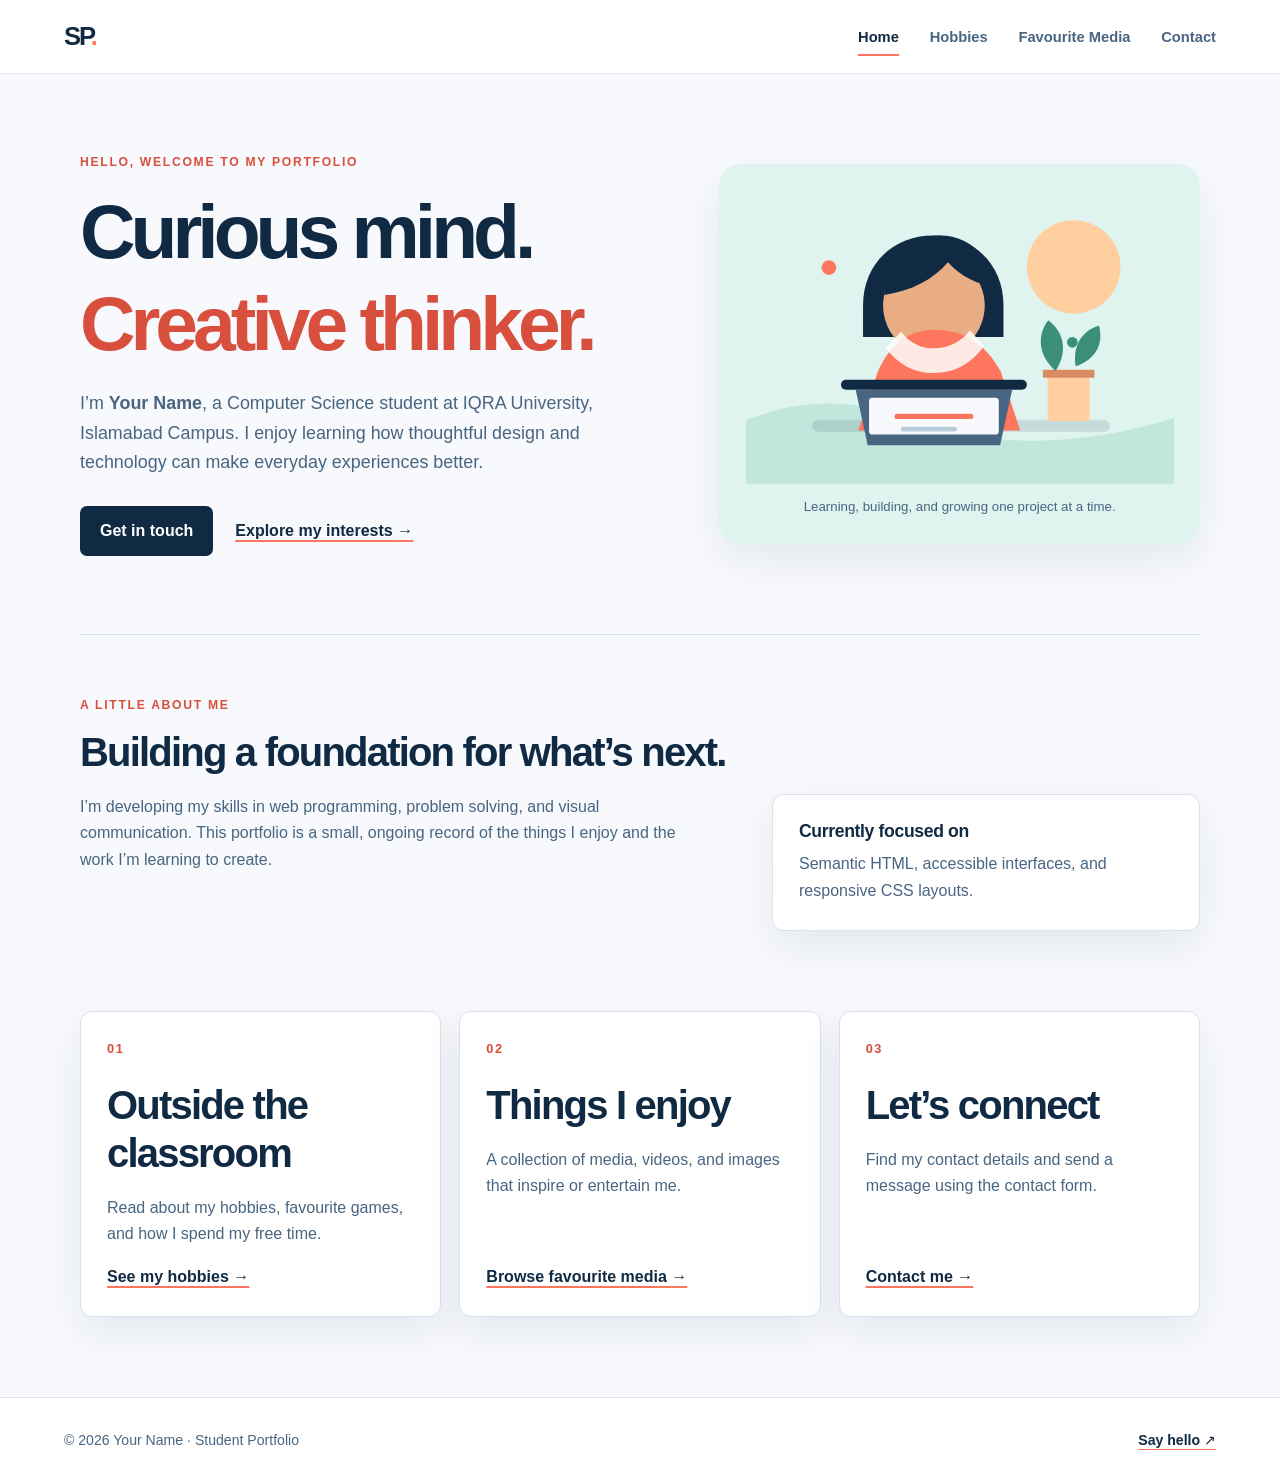
==== index.html @ a1d5ce01 "Add responsive four-page student portfolio starter" ====
<!doctype html>
<html lang="en">
<head>
  <meta charset="utf-8">
  <meta name="viewport" content="width=device-width, initial-scale=1">
  <meta name="description" content="A student portfolio showcasing interests, favourite media, and contact information.">
  <meta name="theme-color" content="#102a43">
  <title>Home | Student Portfolio</title>
  <link rel="icon" href="images/favicon.svg" type="image/svg+xml">
  <link rel="stylesheet" href="css/style.css">
</head>
<body>
  <header class="site-header">
    <a class="brand" href="index.html" aria-label="Student Portfolio home">SP<span>.</span></a>
    <nav class="site-nav" aria-label="Main navigation">
      <a aria-current="page" href="index.html">Home</a>
      <a href="hobbies.html">Hobbies</a>
      <a href="media.html">Favourite Media</a>
      <a href="contact.html">Contact</a>
    </nav>
  </header>

  <main>
    <section class="hero page-width" aria-labelledby="intro-title">
      <div class="hero-copy">
        <p class="eyebrow">Hello, welcome to my portfolio</p>
        <h1 id="intro-title">Curious mind.<br><span>Creative thinker.</span></h1>
        <p class="lead">I’m <strong>Your Name</strong>, a Computer Science student at IQRA University, Islamabad Campus. I enjoy learning how thoughtful design and technology can make everyday experiences better.</p>
        <div class="hero-actions">
          <a class="button" href="contact.html">Get in touch</a>
          <a class="text-link" href="hobbies.html">Explore my interests <span aria-hidden="true">→</span></a>
        </div>
      </div>
      <figure class="hero-art">
        <img src="images/profile-art.svg" alt="Illustration of a person working at a laptop">
        <figcaption>Learning, building, and growing one project at a time.</figcaption>
      </figure>
    </section>

    <section class="intro-section page-width" aria-labelledby="about-title">
      <p class="eyebrow">A little about me</p>
      <h2 id="about-title">Building a foundation for what’s next.</h2>
      <div class="intro-grid">
        <p>I’m developing my skills in web programming, problem solving, and visual communication. This portfolio is a small, ongoing record of the things I enjoy and the work I’m learning to create.</p>
        <article class="note-card">
          <h3>Currently focused on</h3>
          <p>Semantic HTML, accessible interfaces, and responsive CSS layouts.</p>
        </article>
      </div>
    </section>

    <section class="quick-links page-width" aria-label="Portfolio sections">
      <article class="quick-card"><span class="card-number">01</span><h2>Outside the classroom</h2><p>Read about my hobbies, favourite games, and how I spend my free time.</p><a class="text-link" href="hobbies.html">See my hobbies <span aria-hidden="true">→</span></a></article>
      <article class="quick-card"><span class="card-number">02</span><h2>Things I enjoy</h2><p>A collection of media, videos, and images that inspire or entertain me.</p><a class="text-link" href="media.html">Browse favourite media <span aria-hidden="true">→</span></a></article>
      <article class="quick-card"><span class="card-number">03</span><h2>Let’s connect</h2><p>Find my contact details and send a message using the contact form.</p><a class="text-link" href="contact.html">Contact me <span aria-hidden="true">→</span></a></article>
    </section>
  </main>

  <footer class="site-footer"><p>© 2026 Your Name · Student Portfolio</p><a href="contact.html">Say hello <span aria-hidden="true">↗</span></a></footer>
</body>
</html>
---- css/style.css ----
/* Student Portfolio — shared styles for all four pages */
:root {
  color-scheme: light;
  --ink: #102a43;
  --ink-soft: #486581;
  --muted: #627d98;
  --paper: #f7f9fc;
  --white: #ffffff;
  --line: #d9e2ec;
  --accent: #ff765e;
  --accent-dark: #d94f3d;
  --teal: #dff4ef;
  --shadow: 0 16px 42px rgba(16, 42, 67, 0.08);
  font-family: "Segoe UI", Arial, sans-serif;
  font-synthesis: none;
  text-rendering: optimizeLegibility;
}

* { box-sizing: border-box; }
html { scroll-behavior: smooth; }
body { margin: 0; background: var(--paper); color: var(--ink); font-size: 16px; line-height: 1.65; }
a { color: inherit; }
img { display: block; max-width: 100%; }
.site-header { position: sticky; top: 0; z-index: 10; min-height: 74px; padding: 0 max(5vw, calc((100vw - 1180px) / 2)); display: flex; align-items: center; justify-content: space-between; gap: 24px; background: rgba(255,255,255,.96); border-bottom: 1px solid rgba(217,226,236,.8); backdrop-filter: blur(12px); }
.brand { color: var(--ink); text-decoration: none; font-size: 1.6rem; font-weight: 850; letter-spacing: -.08em; }
.brand span { color: var(--accent); }
.site-nav { display: flex; align-items: center; justify-content: flex-end; gap: clamp(14px, 2.4vw, 34px); }
.site-nav a { position: relative; padding: 25px 0 23px; color: var(--ink-soft); text-decoration: none; font-size: .92rem; font-weight: 650; white-space: nowrap; }
.site-nav a::after { position: absolute; right: 0; bottom: 17px; left: 0; height: 2px; background: var(--accent); content: ""; transform: scaleX(0); transform-origin: left; transition: transform .2s ease; }
.site-nav a:hover, .site-nav a[aria-current="page"] { color: var(--ink); }
.site-nav a:hover::after, .site-nav a[aria-current="page"]::after { transform: scaleX(1); }
.page-width { width: min(1120px, calc(100% - 64px)); margin-inline: auto; }
.hero { min-height: 560px; display: grid; grid-template-columns: 1.1fr .9fr; align-items: center; gap: 52px; padding-block: 70px; }
.eyebrow { margin: 0 0 13px; color: var(--accent-dark); font-size: .76rem; font-weight: 800; letter-spacing: .14em; text-transform: uppercase; }
h1, h2, h3, p { margin-top: 0; }
h1, h2, h3 { line-height: 1.2; }
h1 { margin-bottom: 20px; font-size: clamp(2.6rem, 6vw, 5rem); letter-spacing: -.065em; }
h1 span { color: var(--accent-dark); }
h2 { margin-bottom: 18px; font-size: clamp(1.65rem, 3.2vw, 2.5rem); letter-spacing: -.045em; }
h3 { margin-bottom: 9px; font-size: 1.1rem; letter-spacing: -.02em; }
p { color: var(--ink-soft); }
.lead { max-width: 620px; margin-bottom: 28px; color: var(--ink-soft); font-size: 1.12rem; }
.hero-copy .lead { max-width: 580px; }
.hero-actions { display: flex; align-items: center; flex-wrap: wrap; gap: 22px; }
.button { min-height: 48px; display: inline-flex; align-items: center; justify-content: center; gap: 10px; padding: 12px 20px; border: 0; border-radius: 7px; background: var(--ink); color: var(--white); text-decoration: none; font: inherit; font-weight: 700; cursor: pointer; transition: background .2s ease, transform .2s ease; }
.button:hover { background: var(--accent-dark); transform: translateY(-2px); }
.text-link { color: var(--ink); font-weight: 750; text-decoration-color: var(--accent); text-decoration-thickness: 2px; text-underline-offset: 4px; }
.text-link:hover { color: var(--accent-dark); }
.hero-art { margin: 0; padding: 26px; border-radius: 22px; background: var(--teal); box-shadow: var(--shadow); }
.hero-art img { width: 100%; max-height: 360px; object-fit: contain; }
.hero-art figcaption { margin-top: 12px; color: var(--ink-soft); font-size: .83rem; text-align: center; }
.intro-section { padding-block: 60px; border-top: 1px solid var(--line); }
.intro-section h2 { max-width: 680px; }
.intro-grid { display: grid; grid-template-columns: 1.2fr .8fr; align-items: start; gap: 50px; }
.intro-grid > p { max-width: 600px; margin: 0; }
.note-card, .feature-card, .quick-card, .form-card { padding: 26px; border: 1px solid var(--line); border-radius: 12px; background: var(--white); box-shadow: var(--shadow); }
.note-card p:last-child, .feature-card p:last-child, .quick-card p:last-child { margin-bottom: 0; }
.note-card ol, .note-card ul { margin: 14px 0 0; padding-left: 22px; color: var(--ink-soft); }
.note-card li + li { margin-top: 8px; }
.quick-links { display: grid; grid-template-columns: repeat(3, 1fr); gap: 18px; padding-block: 20px 80px; }
.quick-card { min-height: 255px; display: flex; flex-direction: column; align-items: flex-start; }
.quick-card p { flex: 1; }
.card-number { margin-bottom: 22px; color: var(--accent-dark); font-size: .8rem; font-weight: 800; letter-spacing: .12em; }
.page-main { padding-block: 62px 90px; }
.page-heading { max-width: 760px; margin-bottom: 48px; }
.page-heading h1 { font-size: clamp(2.7rem, 6vw, 4.5rem); }
.page-heading .lead { margin-bottom: 0; }
.content-section { margin-top: 62px; }
.split-section { display: grid; grid-template-columns: 1fr 1fr; align-items: end; gap: 26px; }
.split-section > div > .note-card { max-width: 550px; }
.list-card { margin-bottom: 0; }
.feature-grid { display: grid; grid-template-columns: repeat(2, 1fr); gap: 20px; }
.feature-card { min-height: 235px; }
.feature-icon { width: 42px; height: 42px; display: grid; place-items: center; margin-bottom: 20px; border-radius: 12px; background: var(--teal); color: var(--ink); font-size: 1.4rem; }
.table-wrap { width: 100%; overflow-x: auto; border: 1px solid var(--line); border-radius: 10px; background: var(--white); box-shadow: var(--shadow); }
table { width: 100%; border-collapse: collapse; text-align: left; }
caption { padding: 14px 16px; color: var(--muted); font-size: .86rem; text-align: left; }
th, td { padding: 14px 16px; border-top: 1px solid var(--line); vertical-align: top; }
th { background: #eaf2f8; color: var(--ink); font-size: .83rem; font-weight: 800; }
td { color: var(--ink-soft); }
tbody tr { transition: background-color .18s ease; }
tbody tr:hover { background: #fff0ec; }
.small-note, .form-note { margin: 12px 0 0; color: var(--muted); font-size: .84rem; }
.media-layout { display: grid; grid-template-columns: minmax(0, .88fr) minmax(0, 1.12fr); align-items: start; gap: 34px; }
.media-column, .video-column { min-width: 0; }
.media-post { overflow: hidden; margin-top: 20px; border: 1px solid var(--line); border-radius: 12px; background: var(--white); box-shadow: var(--shadow); }
.post-meta { display: flex; align-items: center; gap: 12px; padding: 16px; }
.post-meta h3 { margin: 0 0 3px; font-size: .95rem; }
.post-meta p { margin: 0; color: var(--muted); font-size: .8rem; }
.avatar { width: 40px; height: 40px; display: grid; place-items: center; border-radius: 50%; background: var(--teal); color: var(--ink); font-weight: 800; }
.avatar-alt { background: #fff0ec; color: var(--accent-dark); }
.post-image { width: 100%; max-height: 340px; object-fit: cover; background: var(--teal); }
.media-post:first-of-type .post-image { object-fit: contain; padding: 20px; }
.post-caption { margin: 0; padding: 16px; font-size: .92rem; }
.section-intro { margin: -5px 0 20px; }
.video-list { display: grid; grid-template-columns: repeat(2, minmax(0, 1fr)); gap: 16px; }
.video-card { min-width: 0; padding: 13px; border: 1px solid var(--line); border-radius: 10px; background: var(--white); box-shadow: var(--shadow); }
.video-card h3 { min-height: 2.5em; margin-bottom: 10px; font-size: .91rem; }
.video-frame, .map-frame { position: relative; width: 100%; overflow: hidden; border-radius: 7px; background: #eaf2f8; aspect-ratio: 16 / 9; }
.video-frame iframe, .map-frame iframe { position: absolute; inset: 0; width: 100%; height: 100%; border: 0; }
.contact-grid { display: grid; grid-template-columns: 1fr 1fr; align-items: start; gap: 34px; }
.contact-details > h2 { font-size: 2rem; }
.details-list { margin: 26px 0; }
.details-list div { display: grid; grid-template-columns: 115px 1fr; gap: 12px; padding: 12px 0; border-bottom: 1px solid var(--line); }
.details-list dt { color: var(--muted); font-size: .9rem; font-weight: 700; }
.details-list dd { margin: 0; color: var(--ink); overflow-wrap: anywhere; }
.details-list a { text-decoration-color: var(--accent); text-underline-offset: 3px; }
.friends-heading { margin-top: 34px; }
.map-card { margin-top: 30px; padding: 18px; border: 1px solid var(--line); border-radius: 12px; background: var(--white); box-shadow: var(--shadow); }
.map-card h3 { margin-bottom: 14px; }
.map-card > p { margin: 12px 0 0; font-size: .9rem; }
.form-card { padding: clamp(22px, 4vw, 36px); }
.form-card h2 { font-size: clamp(1.6rem, 3vw, 2.2rem); }
.form-field { margin-top: 18px; }
.form-field label { display: block; margin-bottom: 7px; color: var(--ink); font-size: .9rem; font-weight: 750; }
.form-field input, .form-field textarea { width: 100%; min-height: 48px; padding: 12px 13px; border: 1px solid #bcccdc; border-radius: 7px; background: #fbfdff; color: var(--ink); font: inherit; }
.form-field textarea { min-height: 140px; resize: vertical; }
.form-field input:focus, .form-field textarea:focus { outline: 3px solid rgba(255,118,94,.22); border-color: var(--accent-dark); }
.form-card form > .button { margin-top: 20px; }
.form-note { margin-top: 14px; }
.site-footer { min-height: 86px; display: flex; align-items: center; justify-content: space-between; gap: 18px; padding: 20px max(5vw, calc((100vw - 1180px) / 2)); border-top: 1px solid var(--line); background: var(--white); }
.site-footer p { margin: 0; font-size: .88rem; }
.site-footer a { color: var(--ink); font-size: .88rem; font-weight: 750; text-decoration-color: var(--accent); text-underline-offset: 4px; }

@media (max-width: 760px) {
  .site-header { min-height: auto; flex-direction: column; justify-content: center; gap: 2px; padding: 10px 20px 0; }
  .brand { font-size: 1.35rem; }
  .site-nav { width: 100%; justify-content: center; flex-wrap: wrap; gap: 0 18px; }
  .site-nav a { padding: 11px 0 13px; font-size: .83rem; }
  .site-nav a::after { bottom: 7px; }
  .page-width { width: min(100% - 36px, 600px); }
  .hero { min-height: 0; grid-template-columns: 1fr; gap: 32px; padding-block: 50px; }
  .hero-art { max-width: 440px; justify-self: center; }
  .intro-section { padding-block: 42px; }
  .intro-grid, .quick-links, .split-section, .feature-grid, .media-layout, .contact-grid { grid-template-columns: 1fr; }
  .intro-grid { gap: 22px; }
  .quick-links { gap: 14px; padding-bottom: 54px; }
  .quick-card { min-height: 0; }
  .page-main { padding-block: 44px 62px; }
  .page-heading { margin-bottom: 36px; }
  .content-section { margin-top: 44px; }
  .split-section { align-items: stretch; }
  .list-card { margin: 0; }
  .media-layout { gap: 42px; }
  .contact-grid { gap: 28px; }
}

@media (max-width: 420px) {
  body { font-size: 15px; }
  .site-header { padding-inline: 12px; }
  .site-nav { column-gap: 13px; }
  .site-nav a { font-size: .77rem; }
  .page-width { width: calc(100% - 32px); }
  .hero { padding-block: 38px; }
  h1 { font-size: 2.55rem; }
  .lead { font-size: 1rem; }
  .hero-art { padding: 16px; }
  .hero-actions { align-items: flex-start; flex-direction: column; gap: 14px; }
  .note-card, .feature-card, .quick-card { padding: 20px; }
  .video-list { grid-template-columns: 1fr; }
  .video-card h3 { min-height: 0; }
  .details-list div { grid-template-columns: 94px minmax(0, 1fr); gap: 8px; }
  th, td { padding: 11px 12px; }
  .site-footer { align-items: flex-start; flex-direction: column; padding: 20px; }
}

@media (prefers-reduced-motion: reduce) {
  *, *::before, *::after { scroll-behavior: auto !important; transition-duration: .01ms !important; }
}
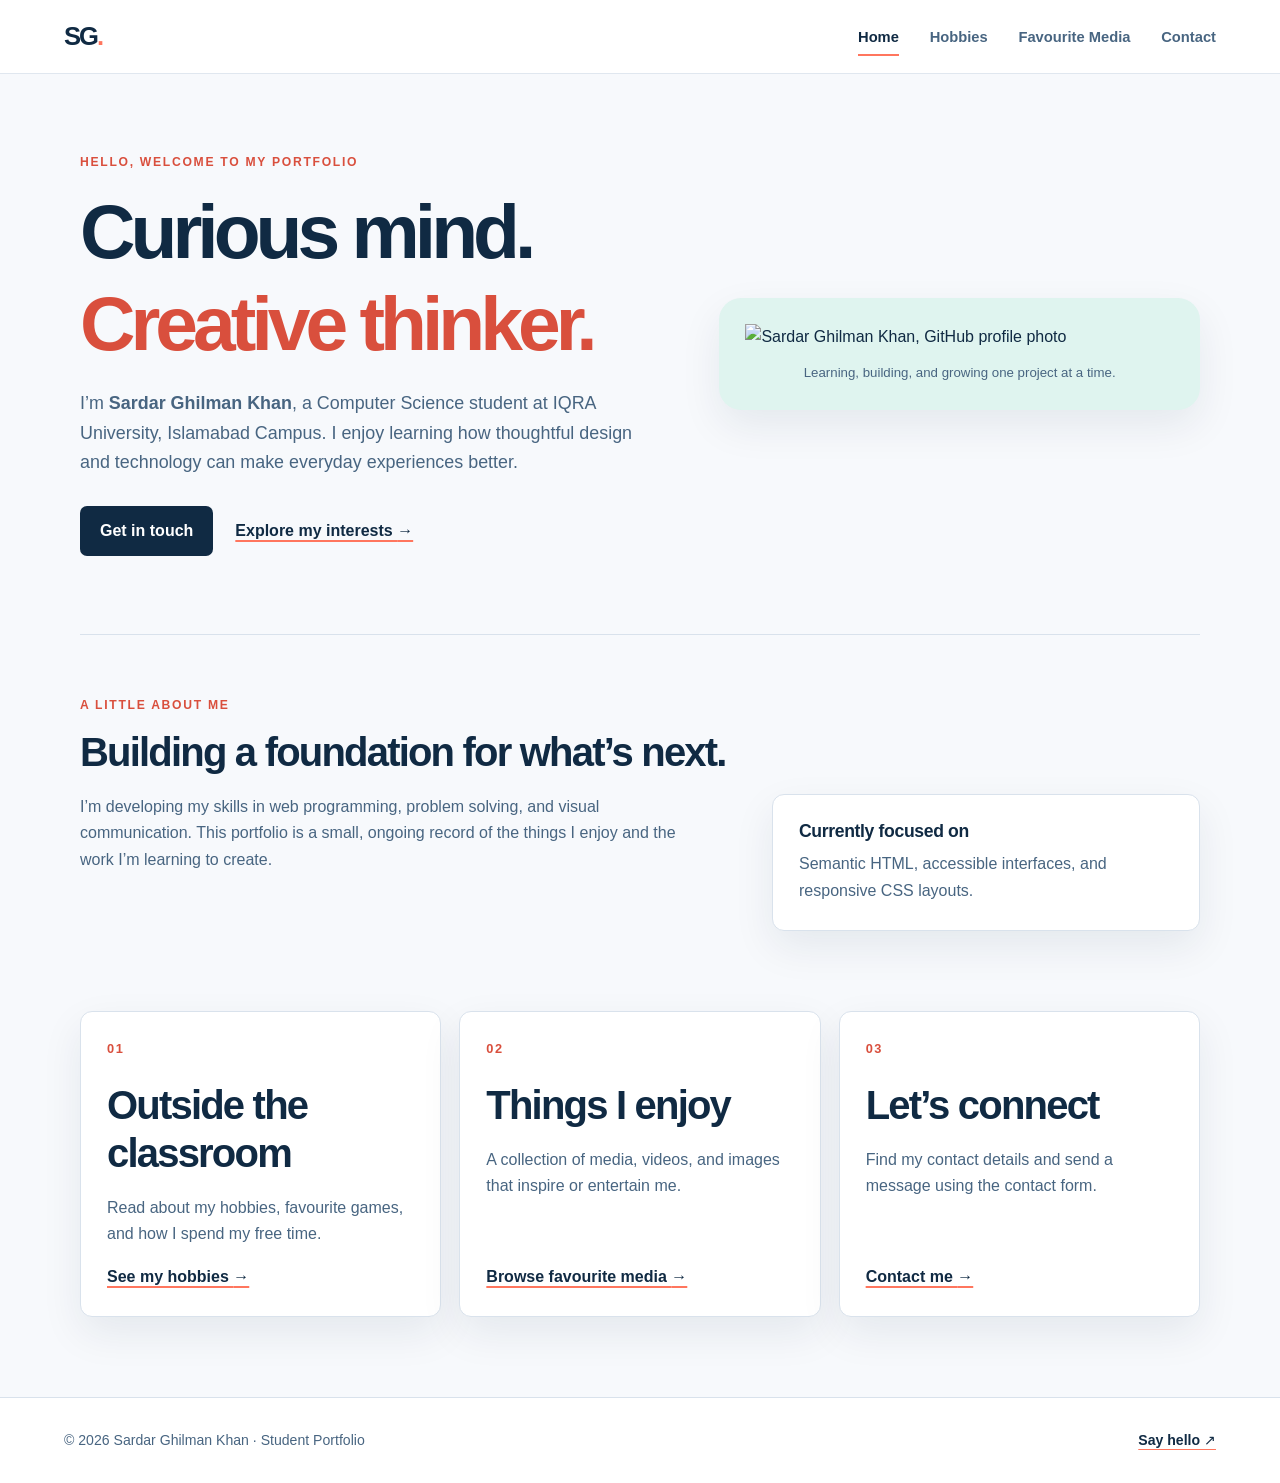
==== commit 9323babd: "Personalize portfolio with Sardar Ghilman's details" ====
--- a/index.html
+++ b/index.html
@@ -5,13 +5,13 @@
   <meta name="viewport" content="width=device-width, initial-scale=1">
   <meta name="description" content="A student portfolio showcasing interests, favourite media, and contact information.">
   <meta name="theme-color" content="#102a43">
-  <title>Home | Student Portfolio</title>
+  <title>Home | Sardar Ghilman Khan</title>
   <link rel="icon" href="images/favicon.svg" type="image/svg+xml">
   <link rel="stylesheet" href="css/style.css">
 </head>
 <body>
   <header class="site-header">
-    <a class="brand" href="index.html" aria-label="Student Portfolio home">SP<span>.</span></a>
+    <a class="brand" href="index.html" aria-label="Sardar Ghilman Khan portfolio home">SG<span>.</span></a>
     <nav class="site-nav" aria-label="Main navigation">
       <a aria-current="page" href="index.html">Home</a>
       <a href="hobbies.html">Hobbies</a>
@@ -25,14 +25,14 @@
       <div class="hero-copy">
         <p class="eyebrow">Hello, welcome to my portfolio</p>
         <h1 id="intro-title">Curious mind.<br><span>Creative thinker.</span></h1>
-        <p class="lead">I’m <strong>Your Name</strong>, a Computer Science student at IQRA University, Islamabad Campus. I enjoy learning how thoughtful design and technology can make everyday experiences better.</p>
+        <p class="lead">I’m <strong>Sardar Ghilman Khan</strong>, a Computer Science student at IQRA University, Islamabad Campus. I enjoy learning how thoughtful design and technology can make everyday experiences better.</p>
         <div class="hero-actions">
           <a class="button" href="contact.html">Get in touch</a>
           <a class="text-link" href="hobbies.html">Explore my interests <span aria-hidden="true">→</span></a>
         </div>
       </div>
       <figure class="hero-art">
-        <img src="images/profile-art.svg" alt="Illustration of a person working at a laptop">
+        <img src="https://github.com/sardarghilman.png" alt="Sardar Ghilman Khan, GitHub profile photo">
         <figcaption>Learning, building, and growing one project at a time.</figcaption>
       </figure>
     </section>
@@ -56,6 +56,6 @@
     </section>
   </main>
 
-  <footer class="site-footer"><p>© 2026 Your Name · Student Portfolio</p><a href="contact.html">Say hello <span aria-hidden="true">↗</span></a></footer>
+  <footer class="site-footer"><p>© 2026 Sardar Ghilman Khan · Student Portfolio</p><a href="contact.html">Say hello <span aria-hidden="true">↗</span></a></footer>
 </body>
 </html>
